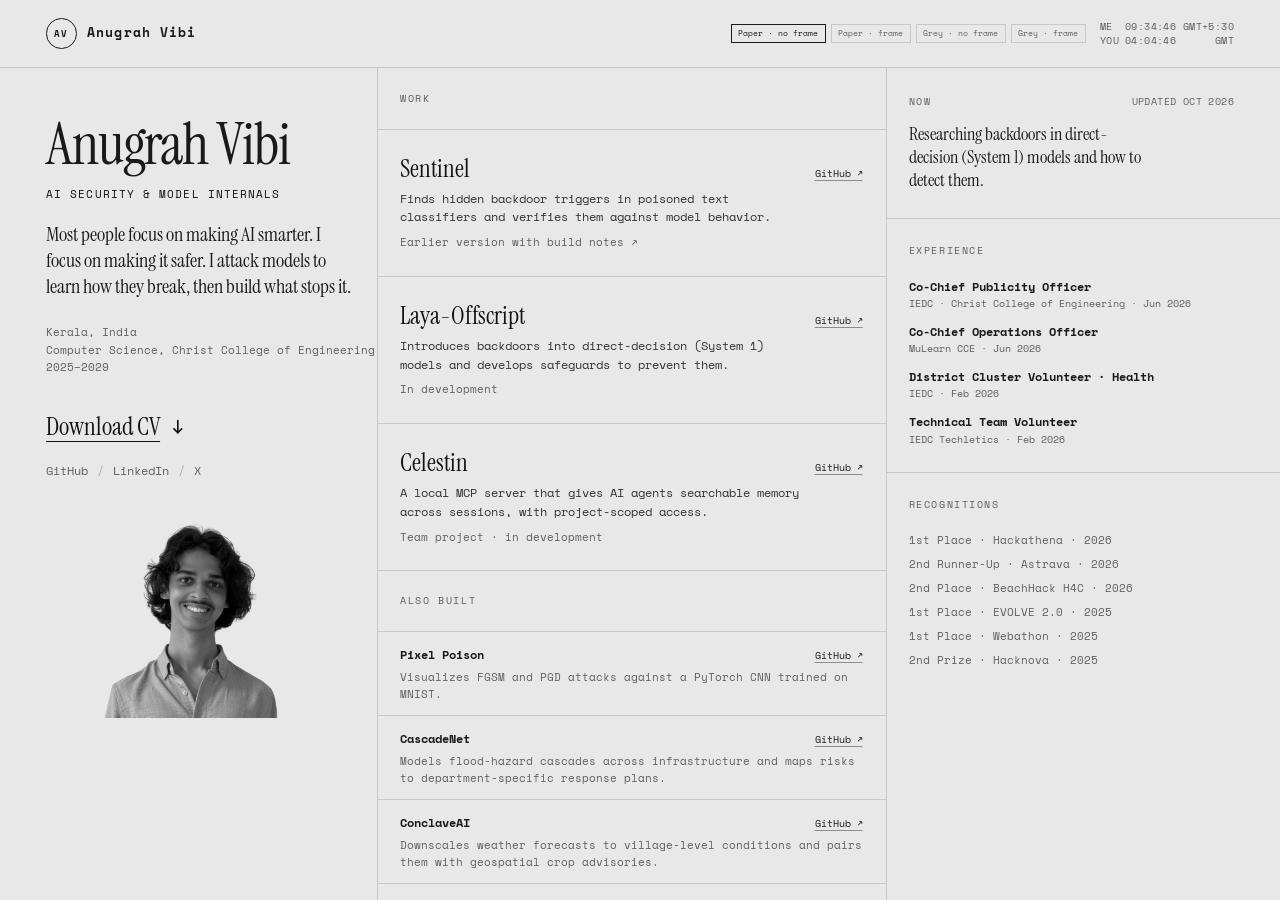
==== index-portrait-preview.html @ 9d2872db "feat(portfolio): add portrait fit preview" ====
<!doctype html>
<html lang="en">
  <head>
    <meta charset="UTF-8" />
    <meta name="viewport" content="width=device-width, initial-scale=1.0" />
    <meta
      name="description"
      content="Most people focus on making AI smarter. I focus on making it safer. I attack models to learn how they break, then build what stops it."
    />
    <meta name="theme-color" content="#e8e8e8" />
    <title>Portrait Preview — Anugrah Vibi</title>
    <link rel="icon" href="data:," />
    <link rel="preconnect" href="https://fonts.googleapis.com" />
    <link rel="preconnect" href="https://fonts.gstatic.com" crossorigin />
    <link
      href="https://fonts.googleapis.com/css2?family=Instrument+Serif&family=Space+Mono:wght@400;700&display=swap"
      rel="stylesheet"
    />
    <style>
      :root {
        color-scheme: light;
        --ui-scale: 0.9;
        --paper: #e8e8e8;
        --ink: #1a1a1a;
        --muted: #5d5d5d;
        --rule: #c8c8c8;
        --rule-major: 1px solid var(--rule);
        --column-divider: var(--rule-major);
        --cell-pad: calc(28px * var(--ui-scale));
        --serif: "Instrument Serif", Georgia, serif;
        --mono: "Space Mono", "Courier New", monospace;
      }

      *,
      *::before,
      *::after {
        box-sizing: border-box;
      }

      html {
        scroll-behavior: smooth;
        scrollbar-width: none;
      }

      html::-webkit-scrollbar {
        display: none;
      }

      .col-projects {
        scrollbar-width: none;
      }

      .col-projects::-webkit-scrollbar {
        display: none;
      }

      body {
        min-width: 320px;
        margin: 0;
        background: var(--paper);
        color: var(--ink);
        font-family: var(--mono);
        font-size: calc(13px * var(--ui-scale));
        line-height: 1.65;
      }

      a {
        color: inherit;
        text-decoration-color: #8d8d8d;
        text-decoration-thickness: 1px;
        text-underline-offset: 3px;
      }

      a:hover {
        text-decoration-color: currentColor;
      }

      a:focus-visible {
        outline: 2px solid var(--ink);
        outline-offset: 4px;
      }

      .nav {
        min-height: calc(76px * var(--ui-scale));
        display: flex;
        align-items: center;
        padding: calc(18px * var(--ui-scale)) clamp(calc(22px * var(--ui-scale)), calc(4vw * var(--ui-scale)), calc(56px * var(--ui-scale)));
        border-bottom: var(--rule-major);
      }

      .nav-left {
        display: inline-flex;
        align-items: center;
        gap: calc(12px * var(--ui-scale));
        font-size: calc(14px * var(--ui-scale));
        font-weight: 600;
        letter-spacing: 0.08em;
        text-decoration: none;
        white-space: nowrap;
      }

      .nav-avatar {
        display: grid;
        width: calc(34px * var(--ui-scale));
        aspect-ratio: 1;
        place-items: center;
        border: 1px solid var(--ink);
        border-radius: 50%;
        font-size: calc(10px * var(--ui-scale));
        line-height: 1;
      }

      .portrait-variants {
        display: flex;
        align-items: center;
        gap: calc(6px * var(--ui-scale));
        margin-left: auto;
      }

      .portrait-variants button {
        padding: calc(4px * var(--ui-scale)) calc(7px * var(--ui-scale));
        border: var(--rule-major);
        background: transparent;
        color: var(--muted);
        cursor: pointer;
        font: 400 calc(9px * var(--ui-scale)) / 1.2 var(--mono);
        white-space: nowrap;
      }

      .portrait-variants button[aria-pressed="true"] {
        border-color: var(--ink);
        color: var(--ink);
      }

      .portrait-variants button:focus-visible {
        outline: 2px solid var(--ink);
        outline-offset: 3px;
      }

      .portrait-variants + .local-times {
        margin-left: calc(16px * var(--ui-scale));
      }

      .local-times {
        display: flex;
        flex-direction: column;
        align-items: flex-end;
        margin-left: auto;
        color: var(--muted);
        font-size: calc(11px * var(--ui-scale));
        letter-spacing: 0.04em;
        line-height: 1.35;
        white-space: nowrap;
      }

      .time-row {
        display: grid;
        grid-template-columns: 3ch 8ch 9ch;
        column-gap: 0.7em;
        font-variant-numeric: tabular-nums;
      }

      .time-value,
      .time-offset {
        text-align: right;
      }

      .main {
        --column-gap: clamp(calc(24px * var(--ui-scale)), calc(4vw * var(--ui-scale)), calc(62px * var(--ui-scale)));
        --page-inset: clamp(calc(22px * var(--ui-scale)), calc(4vw * var(--ui-scale)), calc(56px * var(--ui-scale)));
        --column-top: clamp(calc(34px * var(--ui-scale)), calc(5vw * var(--ui-scale)), calc(62px * var(--ui-scale)));
        --column-bottom: calc(64px * var(--ui-scale));
        display: grid;
        grid-template-columns: minmax(calc(220px * var(--ui-scale)), 0.9fr) minmax(calc(360px * var(--ui-scale)), 1.35fr) minmax(calc(230px * var(--ui-scale)), 0.95fr);
        column-gap: var(--column-gap);
        row-gap: var(--column-gap);
        align-items: stretch;
        padding: 0 var(--page-inset);
      }

      .col-left,
      .col-right,
      .col-projects {
        min-width: 0;
      }

      .col-left {
        padding-top: calc(var(--column-top) + 8px * var(--ui-scale));
        padding-bottom: 0;
      }

      .col-projects,
      .col-right {
        margin-left: calc(var(--column-gap) / -2);
        padding-left: calc(var(--column-gap) / 2 - 1px);
        padding-top: 0;
        padding-bottom: 0;
        border-left: var(--column-divider);
      }

      .name {
        margin: 0;
        font-family: var(--serif);
        font-size: calc(clamp(48px, 5vw, 76px) * var(--ui-scale));
        font-style: normal;
        font-weight: 400;
        line-height: 1;
        letter-spacing: -0.02em;
      }

      .role-line {
        margin: calc(14px * var(--ui-scale)) 0 0;
        color: #111;
        font-family: var(--mono);
        font-size: calc(12px * var(--ui-scale));
        font-weight: 500;
        letter-spacing: 0.1em;
        text-transform: uppercase;
      }

      .intro-description {
        max-width: 36ch;
        margin: calc(20px * var(--ui-scale)) 0 0;
        color: #1a1a1a;
        font-family: var(--serif);
        font-size: calc(22px * var(--ui-scale));
        font-style: normal;
        letter-spacing: 0;
        line-height: 1.3;
        text-wrap: pretty;
      }

      .meta-lines {
        margin-top: calc(28px * var(--ui-scale));
        color: #606060;
        font-family: var(--mono);
        font-size: calc(12px * var(--ui-scale));
        line-height: 1.6;
      }

      .meta-lines p {
        margin: 0;
        white-space: nowrap;
      }

      .cv-link {
        display: inline-flex;
        align-items: center;
        color: #111;
        font-family: var(--serif);
        font-size: calc(28px * var(--ui-scale));
        line-height: 1.2;
        text-decoration: underline;
        text-decoration-thickness: 1px;
        text-underline-offset: 6px;
      }

      .cv-link:hover,
      .cv-link:focus-visible {
        text-decoration-thickness: 2px;
      }

      .download-arrow {
        width: 0.7em;
        height: 0.7em;
        margin-left: calc(10px * var(--ui-scale));
        transition: transform 150ms ease;
      }

      .cv-link:hover .download-arrow,
      .cv-link:focus-visible .download-arrow {
        transform: translateY(3px);
      }

      .left-bottom {
        margin-top: calc(40px * var(--ui-scale));
      }

      .socials {
        margin-top: calc(20px * var(--ui-scale));
      }

      .portrait-preview {
        width: min(calc(100% - 36px * var(--ui-scale)), calc(360px * var(--ui-scale)));
        aspect-ratio: 4 / 3;
        margin: calc(36px * var(--ui-scale)) auto;
        overflow: hidden;
        border: 1px solid transparent;
        background: var(--paper);
      }

      .portrait-preview img {
        display: block;
        width: 100%;
        height: 100%;
        object-fit: cover;
        object-position: center 15%;
      }

      body[data-portrait-background="grey"] .portrait-preview {
        background: #cdcdcd;
      }

      body[data-portrait-frame="on"] .portrait-preview {
        border-color: var(--rule);
      }

      .section-label {
        margin: 0 0 calc(17px * var(--ui-scale));
        color: var(--muted);
        font-size: calc(11px * var(--ui-scale));
        font-weight: 400;
        letter-spacing: 0.16em;
        line-height: 1.4;
        text-transform: uppercase;
      }

      .social-list,
      .experience-list,
      .recognition-list {
        margin: 0;
        padding: 0;
        list-style: none;
      }

      .social-list li {
        margin: 0;
      }

      .social-list a {
        color: #606060;
        font-family: var(--mono);
        font-size: calc(13px * var(--ui-scale));
        font-weight: 400;
        text-decoration: none;
      }

      .social-list a:hover,
      .social-list a:focus-visible {
        color: #111;
        text-decoration: underline;
        text-underline-offset: 4px;
      }

      .social-list {
        display: flex;
        flex-wrap: wrap;
        align-items: center;
      }

      .social-list .social-separator {
        margin: 0 calc(10px * var(--ui-scale));
        color: #aaa;
      }

      .featured-list,
      .archive-list {
        margin: 0;
        padding: 0;
        list-style: none;
      }

      .featured-entry {
        padding: calc(28px * var(--ui-scale)) 0;
        padding-right: calc(var(--column-gap) / 2);
        padding-left: calc(var(--column-gap) / 2 - 1px);
        border-bottom: var(--rule-major);
      }

      .featured-list,
      .archive-list {
        margin-right: calc(var(--column-gap) / -2);
        margin-left: calc(var(--column-gap) / -2 + 1px);
      }

      .col-projects > .section-label,
      .archive-section > .section-label {
        margin: 0;
        padding-block: var(--cell-pad);
        line-height: 1;
      }

      .featured-entry:first-child,
      .archive-entry:first-child {
        border-top: var(--rule-major);
      }

      .featured-heading,
      .archive-heading {
        display: flex;
        align-items: baseline;
        justify-content: space-between;
        gap: calc(16px * var(--ui-scale));
      }

      .featured-title {
        min-width: 0;
        margin: 0;
        color: #111;
        font-family: var(--serif);
        font-size: calc(28px * var(--ui-scale));
        font-weight: 400;
        line-height: 1.1;
      }

      .featured-link,
      .archive-link {
        font-size: calc(11px * var(--ui-scale));
        white-space: nowrap;
      }

      .featured-description {
        max-width: 58ch;
        margin: calc(8px * var(--ui-scale)) 0 0;
        color: #333;
        font-family: var(--mono);
        font-size: calc(13px * var(--ui-scale));
        line-height: 1.6;
      }

      .featured-meta {
        margin: calc(8px * var(--ui-scale)) 0 0;
        color: #606060;
        font-family: var(--mono);
        font-size: calc(12px * var(--ui-scale));
        line-height: 1.5;
      }

      .featured-meta a {
        color: inherit;
        text-decoration: none;
      }

      .featured-meta a:hover,
      .featured-meta a:focus-visible {
        text-decoration: underline;
        text-underline-offset: 3px;
      }

      .archive-section {
        margin-top: 0;
        padding-bottom: var(--column-bottom);
      }

      .archive-entry {
        min-width: 0;
        padding: calc(14px * var(--ui-scale)) 0;
        padding-right: calc(var(--column-gap) / 2);
        padding-left: calc(var(--column-gap) / 2 - 1px);
        border-bottom: var(--rule-major);
      }

      .archive-name {
        min-width: 0;
        font-family: var(--mono);
        font-size: calc(13px * var(--ui-scale));
        font-weight: 700;
      }

      .archive-description {
        display: -webkit-box;
        overflow: hidden;
        margin: calc(4px * var(--ui-scale)) 0 0;
        color: #606060;
        font-family: var(--mono);
        font-size: calc(12.5px * var(--ui-scale));
        line-height: 1.55;
        -webkit-box-orient: vertical;
        -webkit-line-clamp: 2;
      }

      .experience-list li,
      .recognition-list li {
        margin: 0 0 calc(13px * var(--ui-scale));
        line-height: 1.55;
      }

      .role-title {
        display: block;
        font-weight: 700;
      }

      .role-meta {
        display: block;
        color: var(--muted);
        font-size: calc(11px * var(--ui-scale));
      }

      .now-heading {
        display: flex;
        align-items: baseline;
        justify-content: space-between;
        gap: calc(12px * var(--ui-scale));
      }

      .now-heading .section-label {
        margin-bottom: 0;
      }

      .right-section:first-child {
        padding-block: var(--cell-pad);
      }

      .now-updated {
        color: #606060;
        font-family: var(--mono);
        font-size: calc(11px * var(--ui-scale));
        letter-spacing: 0.04em;
        text-align: right;
        white-space: nowrap;
      }

      .now-description {
        max-width: 30ch;
        margin: calc(14px * var(--ui-scale)) 0 0;
        color: #1a1a1a;
        font-family: var(--serif);
        font-size: calc(20px * var(--ui-scale));
        line-height: 1.3;
      }

      .right-section + .right-section {
        margin-top: 0;
        margin-right: calc(var(--page-inset) * -1);
        margin-left: calc(var(--column-gap) / -2 + 1px);
        padding: var(--cell-pad) var(--page-inset) var(--cell-pad) calc(var(--column-gap) / 2 - 1px);
        border-top: var(--rule-major);
      }

      .right-section + .right-section > .section-label {
        margin-bottom: 20px;
      }

      .right-section:last-child {
        padding-bottom: var(--column-bottom);
      }

      .experience-list li:last-child,
      .recognition-list li:last-child {
        margin-bottom: 0;
      }

      .recognition-list li {
        margin-bottom: calc(8px * var(--ui-scale));
        color: #606060;
        font-family: var(--mono);
        font-size: calc(12.5px * var(--ui-scale));
        font-weight: 400;
        line-height: 1.5;
      }

      @media (min-width: 1001px) and (min-height: 660px) {
        body {
          height: 100vh;
          height: 100dvh;
          overflow: hidden;
        }

        .nav {
          height: calc(76px * var(--ui-scale));
          min-height: calc(76px * var(--ui-scale));
        }

        .main {
          --column-top: clamp(calc(32px * var(--ui-scale)), calc(5vh * var(--ui-scale)), calc(60px * var(--ui-scale)));
          height: calc(100vh - calc(76px * var(--ui-scale)));
          height: calc(100dvh - calc(76px * var(--ui-scale)));
          grid-template-rows: minmax(0, 1fr);
          overflow: hidden;
        }

        .col-projects {
          min-height: 0;
          margin-right: calc(var(--column-gap) / -2);
          overflow-x: hidden;
          overflow-y: auto;
          overscroll-behavior-x: none;
          overscroll-behavior-y: contain;
        }

        .featured-list,
        .archive-list {
          margin-right: 0;
        }
      }

      @media (max-width: 1000px), (max-height: 659px) {
        .portrait-variants,
        .portrait-preview {
          display: none;
        }

        .portrait-variants + .local-times {
          margin-left: auto;
        }

        .main {
          grid-template-columns: minmax(0, 1fr) minmax(0, 1fr);
          row-gap: 0;
          overflow: visible;
        }

        .col-left,
        .col-projects {
          grid-column: 1 / -1;
        }

        .col-left {
          max-width: 720px;
          padding-bottom: calc(32px * var(--ui-scale));
        }

        .col-projects,
        .col-right {
          margin-left: 0;
          padding-top: 0;
          padding-bottom: 0;
          padding-left: 0;
          border-top: var(--column-divider);
          border-left: 0;
        }

        .featured-list,
        .archive-list {
          margin-right: 0;
          margin-left: 0;
        }

        .featured-entry,
        .archive-entry {
          padding-right: 0;
          padding-left: 0;
        }

        .right-section + .right-section {
          margin-right: 0;
          margin-left: 0;
          padding: var(--cell-pad) 0;
        }
      }

      @media (max-width: 639px) {
        .time-row--me {
          display: none;
        }
      }

      @media (max-width: 620px) {
        .nav {
          padding: calc(16px * var(--ui-scale)) calc(20px * var(--ui-scale));
        }

        .social-list a {
          display: inline-flex;
          min-height: 44px;
          align-items: center;
        }

        .main {
          grid-template-columns: minmax(0, 1fr);
          column-gap: 0;
          --column-top: calc(38px * var(--ui-scale));
          padding-right: calc(20px * var(--ui-scale));
          padding-left: calc(20px * var(--ui-scale));
        }

        .col-left,
        .col-projects {
          grid-column: 1;
        }

        .col-right {
          display: grid;
          grid-template-columns: 1fr;
        }

      }

      @media (prefers-reduced-motion: reduce) {
        html {
          scroll-behavior: auto;
        }
      }
    </style>
  </head>
  <body>
    <header class="nav">
      <a class="nav-left" href="./" aria-label="Anugrah Vibi home">
        <span class="nav-avatar" aria-hidden="true">AV</span>
        <span>Anugrah Vibi</span>
      </a>
      <div class="portrait-variants" role="group" aria-label="Portrait background and frame options">
        <button type="button" data-background="paper" data-frame="off" aria-label="Page background, no frame" aria-pressed="true">Paper · no frame</button>
        <button type="button" data-background="paper" data-frame="on" aria-label="Page background, with frame" aria-pressed="false">Paper · frame</button>
        <button type="button" data-background="grey" data-frame="off" aria-label="Grey background, no frame" aria-pressed="false">Grey · no frame</button>
        <button type="button" data-background="grey" data-frame="on" aria-label="Grey background, with frame" aria-pressed="false">Grey · frame</button>
      </div>
      <div class="local-times" role="group" aria-label="Local times">
        <div class="time-row time-row--me">
          <span>ME</span>
          <span class="time-value" data-time="me" aria-hidden="true">--:--:--</span>
          <span class="time-offset" data-offset="me">GMT+--:--</span>
        </div>
        <div class="time-row time-row--you">
          <span>YOU</span>
          <span class="time-value" data-time="you" aria-hidden="true">--:--:--</span>
          <span class="time-offset" data-offset="you">GMT±X</span>
        </div>
      </div>
    </header>

    <main class="main">
      <section class="col-left" aria-labelledby="name">
        <div class="left-top">
          <h1 class="name" id="name">Anugrah Vibi</h1>
          <p class="role-line">AI security &amp; model internals</p>
          <p class="intro-description">Most people focus on making AI smarter. I focus on making it safer. I attack models to learn how they break, then build what stops it.</p>
          <div class="meta-lines">
            <p>Kerala, India</p>
            <p>Computer Science, Christ College of Engineering</p>
            <p>2025–2029</p>
          </div>
        </div>

        <div class="left-bottom">
          <a class="cv-link" href="./assets/Anugrah_Vibi_CV.pdf" download="Anugrah_Vibi_CV.pdf">
            <span>Download CV</span>
            <svg class="download-arrow" viewBox="0 0 16 16" fill="none" stroke="currentColor" stroke-width="1.5" stroke-linecap="round" stroke-linejoin="round" aria-hidden="true" focusable="false">
              <path d="M8 1.5v11" />
              <path d="m4.5 9 3.5 3.5L11.5 9" />
            </svg>
          </a>

          <nav class="socials" aria-label="Find me online">
            <ul class="social-list">
              <li><a href="https://github.com/anugrahvibi" target="_blank" rel="noreferrer">GitHub</a></li>
              <li class="social-separator" aria-hidden="true">/</li>
              <li><a href="https://www.linkedin.com/in/anugrahvibi/" target="_blank" rel="noreferrer">LinkedIn</a></li>
              <li class="social-separator" aria-hidden="true">/</li>
              <li><a href="https://x.com/anugrah_vibi" target="_blank" rel="noreferrer">X</a></li>
            </ul>
          </nav>

          <figure class="portrait-preview">
            <img src="./portrait-preview.png" alt="Black-and-white portrait of Anugrah Vibi" />
          </figure>
        </div>
      </section>

      <section class="col-projects" aria-labelledby="work-heading" tabindex="0">
        <h2 class="section-label" id="work-heading">WORK</h2>
        <ul class="featured-list">
          <li class="featured-entry">
            <div class="featured-heading">
              <h3 class="featured-title">Sentinel</h3>
              <a class="featured-link" href="https://github.com/anugrahvibi/PushToProd" target="_blank" rel="noopener noreferrer" aria-label="Sentinel on GitHub">GitHub ↗</a>
            </div>
            <p class="featured-description">Finds hidden backdoor triggers in poisoned text classifiers and verifies them against model behavior.</p>
            <p class="featured-meta"><a href="https://github.com/anugrahvibi/sentinel-ai" target="_blank" rel="noopener noreferrer" aria-label="Earlier version of Sentinel on GitHub">Earlier version with build notes ↗</a></p>
          </li>
          <li class="featured-entry">
            <div class="featured-heading">
              <h3 class="featured-title">Laya-Offscript</h3>
              <a class="featured-link" href="https://github.com/anugrahvibi/Laya-Offscript" target="_blank" rel="noopener noreferrer" aria-label="Laya-Offscript on GitHub">GitHub ↗</a>
            </div>
            <p class="featured-description">Introduces backdoors into direct-decision (System 1) models and develops safeguards to prevent them.</p>
            <p class="featured-meta">In development</p>
          </li>
          <li class="featured-entry">
            <div class="featured-heading">
              <h3 class="featured-title">Celestin</h3>
              <a class="featured-link" href="https://github.com/anugrahvibi/Celestin" target="_blank" rel="noopener noreferrer" aria-label="Celestin on GitHub">GitHub ↗</a>
            </div>
            <p class="featured-description">A local MCP server that gives AI agents searchable memory across sessions, with project-scoped access.</p>
            <p class="featured-meta">Team project · in development</p>
          </li>
          <!-- ALT featured #3: swap in CascadeNet if Celestin has no security angle
            <li class="featured-entry">
              <div class="featured-heading">
                <h3 class="featured-title">CascadeNet</h3>
                <a class="featured-link" href="https://github.com/anugrahvibi/CascadeNet" target="_blank" rel="noreferrer">GitHub ↗</a>
              </div>
              <p class="featured-description">Turns flood-risk signals into simultaneous response plans for five stakeholders, from dam authorities to the public.</p>
              <p class="featured-meta">1st Place · Hackathena · 2026 / 2nd Runner-Up · Astrava · 2026</p>
            </li>
          -->
        </ul>

        <section class="archive-section" aria-labelledby="archive-heading">
          <h2 class="section-label" id="archive-heading">ALSO BUILT</h2>
          <ul class="archive-list">
            <li class="archive-entry">
              <div class="archive-heading">
                <span class="archive-name">Pixel Poison</span>
                <a class="archive-link" href="https://github.com/anugrahvibi/adversarial-gradient-visualizer" target="_blank" rel="noopener noreferrer" aria-label="Pixel Poison on GitHub">GitHub ↗</a>
              </div>
              <p class="archive-description">Visualizes FGSM and PGD attacks against a PyTorch CNN trained on MNIST.</p>
            </li>
            <li class="archive-entry">
              <div class="archive-heading">
                <span class="archive-name">CascadeNet</span>
                <a class="archive-link" href="https://github.com/anugrahvibi/CascadeNet" target="_blank" rel="noopener noreferrer" aria-label="CascadeNet on GitHub">GitHub ↗</a>
              </div>
              <p class="archive-description">Models flood-hazard cascades across infrastructure and maps risks to department-specific response plans.</p>
            </li>
            <li class="archive-entry">
              <div class="archive-heading">
                <span class="archive-name">ConclaveAI</span>
                <a class="archive-link" href="https://github.com/anugrahvibi/conclaveai" target="_blank" rel="noopener noreferrer" aria-label="ConclaveAI on GitHub">GitHub ↗</a>
              </div>
              <p class="archive-description">Downscales weather forecasts to village-level conditions and pairs them with geospatial crop advisories.</p>
            </li>
            <li class="archive-entry">
              <div class="archive-heading">
                <span class="archive-name">TEAM-KORE-HFC</span>
                <a class="archive-link" href="https://github.com/anugrahvibi/TEAM-KORE-HFC" target="_blank" rel="noopener noreferrer" aria-label="TEAM-KORE-HFC on GitHub">GitHub ↗</a>
              </div>
              <p class="archive-description">Prioritizes alerts, connects changes to incidents and cloud costs, and predicts service blast radius.</p>
            </li>
            <li class="archive-entry">
              <div class="archive-heading">
                <span class="archive-name">Kadhali Healthcare</span>
                <a class="archive-link" href="https://github.com/anugrahvibi/Kadhali-Healthcare" target="_blank" rel="noopener noreferrer" aria-label="Kadhali Healthcare on GitHub">GitHub ↗</a>
              </div>
              <p class="archive-description">Extracts clinical data from PDFs and creates patient summaries and reports.</p>
            </li>
            <li class="archive-entry">
              <div class="archive-heading">
                <span class="archive-name">Sports Analysis</span>
                <a class="archive-link" href="https://github.com/anugrahvibi/sports-analysis-project" target="_blank" rel="noopener noreferrer" aria-label="Sports Analysis on GitHub">GitHub ↗</a>
              </div>
              <p class="archive-description">A local demo for comparing player performance and possible target clubs.</p>
            </li>
          </ul>
        </section>
      </section>

      <aside class="col-right" aria-label="Current focus, experience and recognition">
        <section class="right-section" aria-labelledby="now-heading">
          <div class="now-heading">
            <h2 class="section-label" id="now-heading">NOW</h2>
            <span class="now-updated">UPDATED OCT 2026</span>
          </div>
          <p class="now-description">Researching backdoors in direct-decision (System 1) models and how to detect them.</p>
        </section>

        <section class="right-section" aria-labelledby="experience-heading">
          <h2 class="section-label" id="experience-heading">Experience</h2>
          <ul class="experience-list">
            <li>
              <span class="role-title">Co-Chief Publicity Officer</span>
              <span class="role-meta">IEDC · Christ College of Engineering · Jun 2026</span>
            </li>
            <li>
              <span class="role-title">Co-Chief Operations Officer</span>
              <span class="role-meta">MuLearn CCE · Jun 2026</span>
            </li>
            <li>
              <span class="role-title">District Cluster Volunteer · Health</span>
              <span class="role-meta">IEDC · Feb 2026</span>
            </li>
            <li>
              <span class="role-title">Technical Team Volunteer</span>
              <span class="role-meta">IEDC Techletics · Feb 2026</span>
            </li>
          </ul>
        </section>

        <section class="right-section" aria-labelledby="recognition-heading">
          <h2 class="section-label" id="recognition-heading">Recognitions</h2>
          <ul class="recognition-list">
            <li>1st Place · Hackathena · 2026</li>
            <li>2nd Runner-Up · Astrava · 2026</li>
            <li>2nd Place · BeachHack H4C · 2026</li>
            <li>1st Place · EVOLVE 2.0 · 2025</li>
            <li>1st Place · Webathon · 2025</li>
            <li>2nd Prize · Hacknova · 2025</li>
          </ul>
        </section>
      </aside>
    </main>
    <script>
      function mountWorkScrollRelay() {
        const workScroller = document.querySelector(".col-projects");
        const desktopLayout = window.matchMedia("(min-width: 1001px) and (min-height: 660px)");

        function relayWheel(event) {
          if (!desktopLayout.matches || workScroller.contains(event.target) || event.deltaY === 0) {
            return;
          }

          event.preventDefault();
          const multiplier = event.deltaMode === 1
            ? 16
            : event.deltaMode === 2
              ? workScroller.clientHeight
              : 1;
          workScroller.scrollTop += event.deltaY * multiplier;
        }

        document.addEventListener("wheel", relayWheel, { passive: false });
        return () => document.removeEventListener("wheel", relayWheel);
      }

      function mountLocalTimes() {
        const localTimeZone = Intl.DateTimeFormat().resolvedOptions().timeZone;
        const timeZones = {
          me: "Asia/Kolkata",
          you: localTimeZone,
        };
        const timeFormatters = Object.fromEntries(
          Object.entries(timeZones).map(([key, timeZone]) => [
            key,
            new Intl.DateTimeFormat("en-GB", {
              timeZone,
              hour: "2-digit",
              minute: "2-digit",
              second: "2-digit",
              hourCycle: "h23",
            }),
          ]),
        );
        const offsetFormatters = Object.fromEntries(
          Object.entries(timeZones).map(([key, timeZone]) => [
            key,
            new Intl.DateTimeFormat("en", {
              timeZone,
              timeZoneName: "shortOffset",
            }),
          ]),
        );

        function updateTimes() {
          const now = new Date();

          for (const key of Object.keys(timeZones)) {
            const time = document.querySelector(`[data-time="${key}"]`);
            const offset = document.querySelector(`[data-offset="${key}"]`);
            const zoneName = offsetFormatters[key]
              .formatToParts(now)
              .find((part) => part.type === "timeZoneName").value;

            time.textContent = timeFormatters[key].format(now);
            offset.textContent = zoneName;
          }
        }

        updateTimes();
        const intervalId = window.setInterval(updateTimes, 1000);
        return () => window.clearInterval(intervalId);
      }

      const unmountLocalTimes = mountLocalTimes();
      window.addEventListener("pagehide", unmountLocalTimes, { once: true });
      const unmountWorkScrollRelay = mountWorkScrollRelay();
      window.addEventListener("pagehide", unmountWorkScrollRelay, { once: true });

      const portraitOptions = document.querySelectorAll(".portrait-variants button");
      portraitOptions.forEach((button) => {
        button.addEventListener("click", () => {
          document.body.dataset.portraitBackground = button.dataset.background;
          document.body.dataset.portraitFrame = button.dataset.frame;
          portraitOptions.forEach((option) => {
            option.setAttribute("aria-pressed", String(option === button));
          });
        });
      });
    </script>
  </body>
</html>
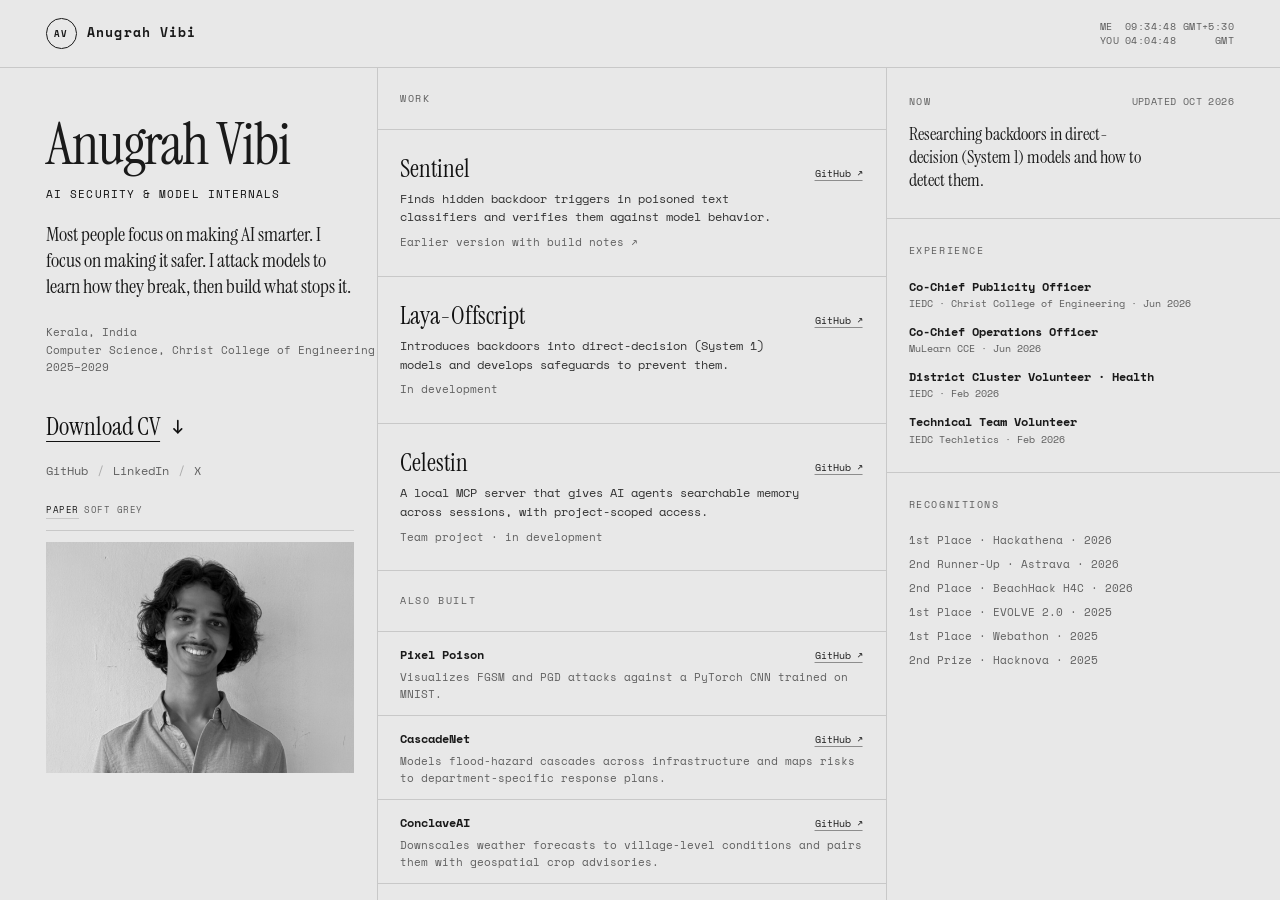
==== commit db7310b6: "feat(portfolio): refine portrait fit preview" ====
--- a/index-portrait-preview.html
+++ b/index-portrait-preview.html
@@ -110,35 +110,34 @@
         line-height: 1;
       }
 
-      .portrait-variants {
+      .portrait-options {
         display: flex;
         align-items: center;
         gap: calc(6px * var(--ui-scale));
-        margin-left: auto;
-      }
-
-      .portrait-variants button {
-        padding: calc(4px * var(--ui-scale)) calc(7px * var(--ui-scale));
-        border: var(--rule-major);
+        margin-top: calc(28px * var(--ui-scale));
+      }
+
+      .portrait-options button {
+        padding: 0 0 calc(3px * var(--ui-scale));
+        border: 0;
+        border-bottom: 1px solid transparent;
         background: transparent;
         color: var(--muted);
         cursor: pointer;
-        font: 400 calc(9px * var(--ui-scale)) / 1.2 var(--mono);
+        font: 400 calc(10px * var(--ui-scale)) / 1.2 var(--mono);
+        letter-spacing: 0.06em;
+        text-transform: uppercase;
         white-space: nowrap;
       }
 
-      .portrait-variants button[aria-pressed="true"] {
-        border-color: var(--ink);
+      .portrait-options button[aria-pressed="true"] {
+        border-bottom-color: var(--rule);
         color: var(--ink);
       }
 
-      .portrait-variants button:focus-visible {
+      .portrait-options button:focus-visible {
         outline: 2px solid var(--ink);
         outline-offset: 3px;
-      }
-
-      .portrait-variants + .local-times {
-        margin-left: calc(16px * var(--ui-scale));
       }
 
       .local-times {
@@ -281,28 +280,25 @@
       }
 
       .portrait-preview {
-        width: min(calc(100% - 36px * var(--ui-scale)), calc(360px * var(--ui-scale)));
-        aspect-ratio: 4 / 3;
-        margin: calc(36px * var(--ui-scale)) auto;
+        width: min(100%, calc(360px * var(--ui-scale)));
+        margin: calc(12px * var(--ui-scale)) 0 calc(32px * var(--ui-scale));
         overflow: hidden;
-        border: 1px solid transparent;
-        background: var(--paper);
+        border-top: var(--rule-major);
+        padding-top: calc(12px * var(--ui-scale));
       }
 
       .portrait-preview img {
         display: block;
         width: 100%;
-        height: 100%;
+        height: auto;
+        aspect-ratio: 4 / 3;
         object-fit: cover;
-        object-position: center 15%;
-      }
-
-      body[data-portrait-background="grey"] .portrait-preview {
-        background: #cdcdcd;
-      }
-
-      body[data-portrait-frame="on"] .portrait-preview {
-        border-color: var(--rule);
+        object-position: center;
+      }
+
+      body[data-portrait-treatment="grey"] .portrait-preview {
+        padding: calc(12px * var(--ui-scale));
+        background: #d2d2d0;
       }
 
       .section-label {
@@ -585,13 +581,9 @@
       }
 
       @media (max-width: 1000px), (max-height: 659px) {
-        .portrait-variants,
+        .portrait-options,
         .portrait-preview {
           display: none;
-        }
-
-        .portrait-variants + .local-times {
-          margin-left: auto;
         }
 
         .main {
@@ -689,12 +681,6 @@
         <span class="nav-avatar" aria-hidden="true">AV</span>
         <span>Anugrah Vibi</span>
       </a>
-      <div class="portrait-variants" role="group" aria-label="Portrait background and frame options">
-        <button type="button" data-background="paper" data-frame="off" aria-label="Page background, no frame" aria-pressed="true">Paper · no frame</button>
-        <button type="button" data-background="paper" data-frame="on" aria-label="Page background, with frame" aria-pressed="false">Paper · frame</button>
-        <button type="button" data-background="grey" data-frame="off" aria-label="Grey background, no frame" aria-pressed="false">Grey · no frame</button>
-        <button type="button" data-background="grey" data-frame="on" aria-label="Grey background, with frame" aria-pressed="false">Grey · frame</button>
-      </div>
       <div class="local-times" role="group" aria-label="Local times">
         <div class="time-row time-row--me">
           <span>ME</span>
@@ -741,8 +727,12 @@
             </ul>
           </nav>
 
+          <div class="portrait-options" role="group" aria-label="Portrait background">
+            <button type="button" data-treatment="paper" aria-pressed="true">Paper</button>
+            <button type="button" data-treatment="grey" aria-pressed="false">Soft grey</button>
+          </div>
           <figure class="portrait-preview">
-            <img src="./portrait-preview.png" alt="Black-and-white portrait of Anugrah Vibi" />
+            <img src="./portrait-original-bw.jpg" alt="Black-and-white portrait of Anugrah Vibi against a textured wall" />
           </figure>
         </div>
       </section>
@@ -955,11 +945,10 @@
       const unmountWorkScrollRelay = mountWorkScrollRelay();
       window.addEventListener("pagehide", unmountWorkScrollRelay, { once: true });
 
-      const portraitOptions = document.querySelectorAll(".portrait-variants button");
+      const portraitOptions = document.querySelectorAll(".portrait-options button");
       portraitOptions.forEach((button) => {
         button.addEventListener("click", () => {
-          document.body.dataset.portraitBackground = button.dataset.background;
-          document.body.dataset.portraitFrame = button.dataset.frame;
+          document.body.dataset.portraitTreatment = button.dataset.treatment;
           portraitOptions.forEach((option) => {
             option.setAttribute("aria-pressed", String(option === button));
           });
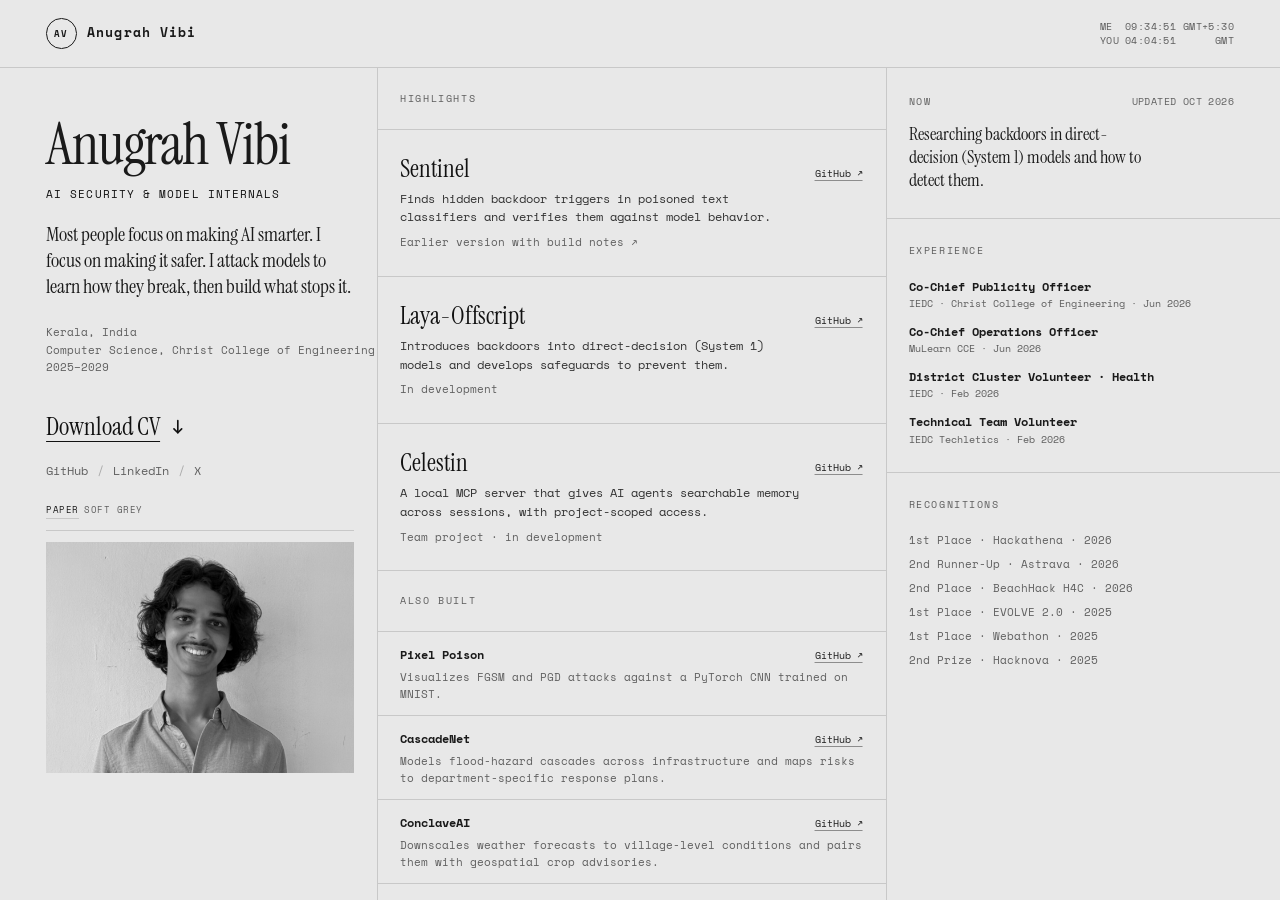
==== commit 01f7f757: "copy(portfolio): label featured work as highlights" ====
--- a/index-portrait-preview.html
+++ b/index-portrait-preview.html
@@ -738,7 +738,7 @@
       </section>
 
       <section class="col-projects" aria-labelledby="work-heading" tabindex="0">
-        <h2 class="section-label" id="work-heading">WORK</h2>
+        <h2 class="section-label" id="work-heading">HIGHLIGHTS</h2>
         <ul class="featured-list">
           <li class="featured-entry">
             <div class="featured-heading">
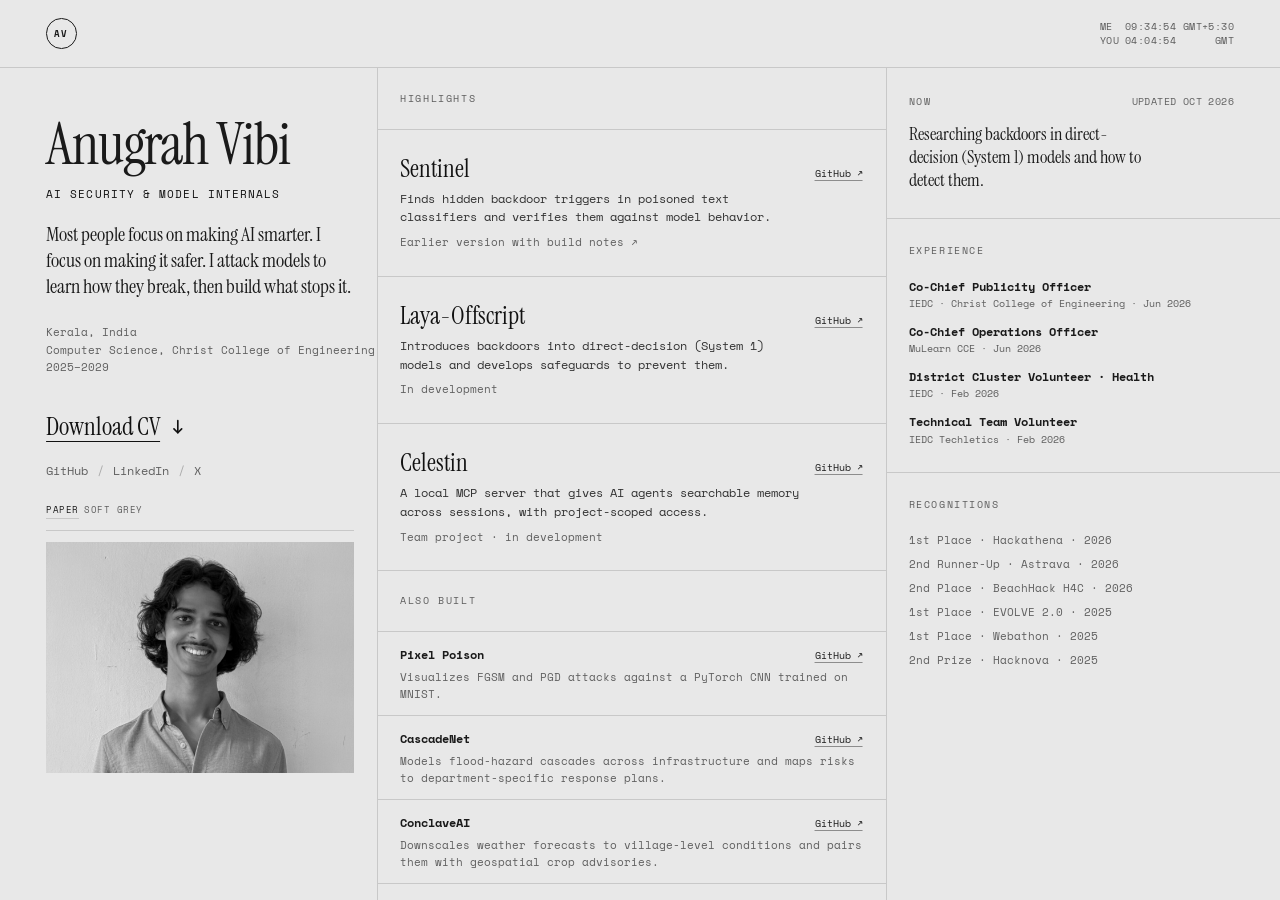
==== commit ae61789d: "copy(portfolio): simplify preview navbar mark" ====
--- a/index-portrait-preview.html
+++ b/index-portrait-preview.html
@@ -679,7 +679,6 @@
     <header class="nav">
       <a class="nav-left" href="./" aria-label="Anugrah Vibi home">
         <span class="nav-avatar" aria-hidden="true">AV</span>
-        <span>Anugrah Vibi</span>
       </a>
       <div class="local-times" role="group" aria-label="Local times">
         <div class="time-row time-row--me">
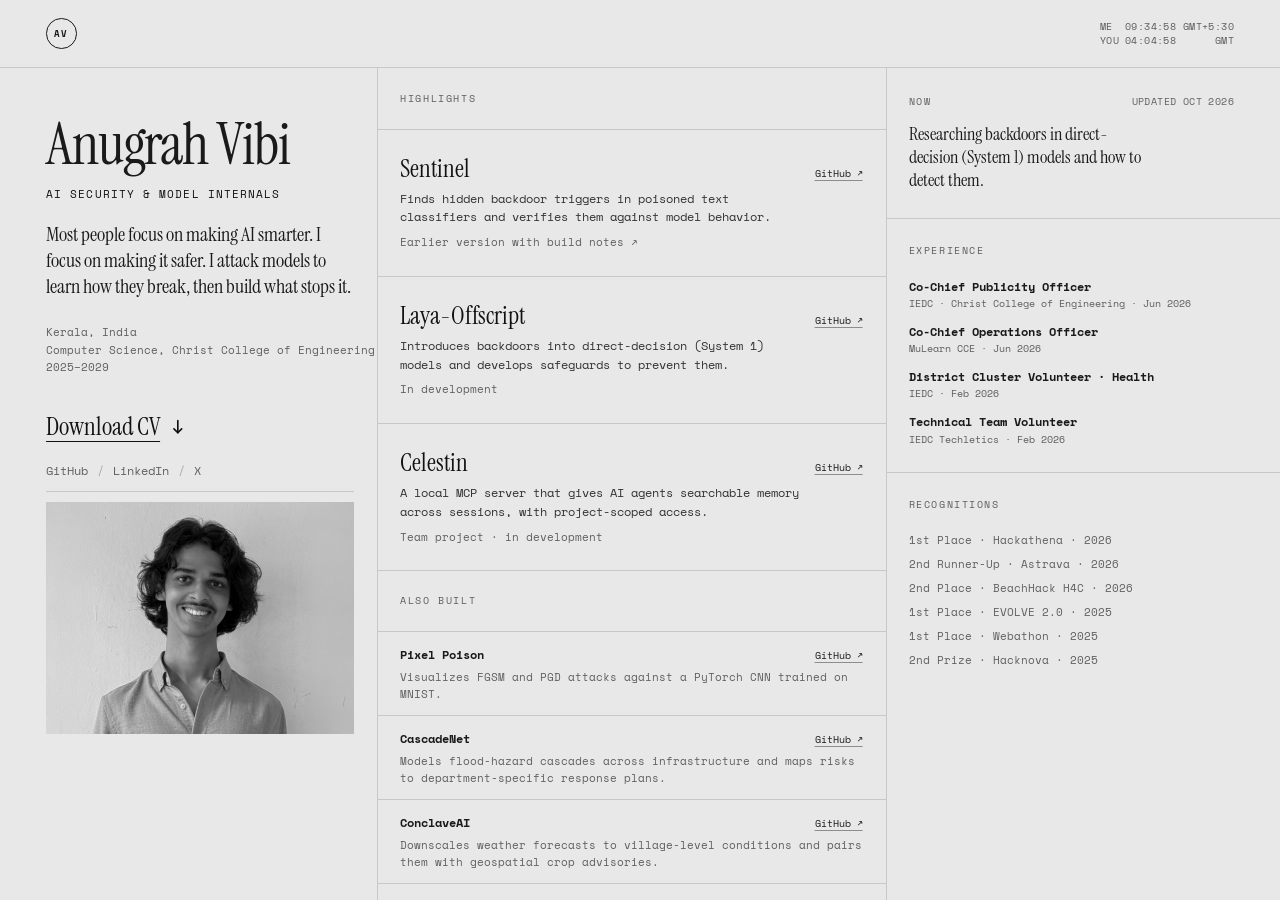
==== commit 5162a69c: "style(portfolio): keep portrait preview on paper background" ====
--- a/index-portrait-preview.html
+++ b/index-portrait-preview.html
@@ -110,36 +110,6 @@
         line-height: 1;
       }
 
-      .portrait-options {
-        display: flex;
-        align-items: center;
-        gap: calc(6px * var(--ui-scale));
-        margin-top: calc(28px * var(--ui-scale));
-      }
-
-      .portrait-options button {
-        padding: 0 0 calc(3px * var(--ui-scale));
-        border: 0;
-        border-bottom: 1px solid transparent;
-        background: transparent;
-        color: var(--muted);
-        cursor: pointer;
-        font: 400 calc(10px * var(--ui-scale)) / 1.2 var(--mono);
-        letter-spacing: 0.06em;
-        text-transform: uppercase;
-        white-space: nowrap;
-      }
-
-      .portrait-options button[aria-pressed="true"] {
-        border-bottom-color: var(--rule);
-        color: var(--ink);
-      }
-
-      .portrait-options button:focus-visible {
-        outline: 2px solid var(--ink);
-        outline-offset: 3px;
-      }
-
       .local-times {
         display: flex;
         flex-direction: column;
@@ -296,11 +266,6 @@
         object-position: center;
       }
 
-      body[data-portrait-treatment="grey"] .portrait-preview {
-        padding: calc(12px * var(--ui-scale));
-        background: #d2d2d0;
-      }
-
       .section-label {
         margin: 0 0 calc(17px * var(--ui-scale));
         color: var(--muted);
@@ -581,7 +546,6 @@
       }
 
       @media (max-width: 1000px), (max-height: 659px) {
-        .portrait-options,
         .portrait-preview {
           display: none;
         }
@@ -726,10 +690,6 @@
             </ul>
           </nav>
 
-          <div class="portrait-options" role="group" aria-label="Portrait background">
-            <button type="button" data-treatment="paper" aria-pressed="true">Paper</button>
-            <button type="button" data-treatment="grey" aria-pressed="false">Soft grey</button>
-          </div>
           <figure class="portrait-preview">
             <img src="./portrait-original-bw.jpg" alt="Black-and-white portrait of Anugrah Vibi against a textured wall" />
           </figure>
@@ -944,15 +904,6 @@
       const unmountWorkScrollRelay = mountWorkScrollRelay();
       window.addEventListener("pagehide", unmountWorkScrollRelay, { once: true });
 
-      const portraitOptions = document.querySelectorAll(".portrait-options button");
-      portraitOptions.forEach((button) => {
-        button.addEventListener("click", () => {
-          document.body.dataset.portraitTreatment = button.dataset.treatment;
-          portraitOptions.forEach((option) => {
-            option.setAttribute("aria-pressed", String(option === button));
-          });
-        });
-      });
     </script>
   </body>
 </html>
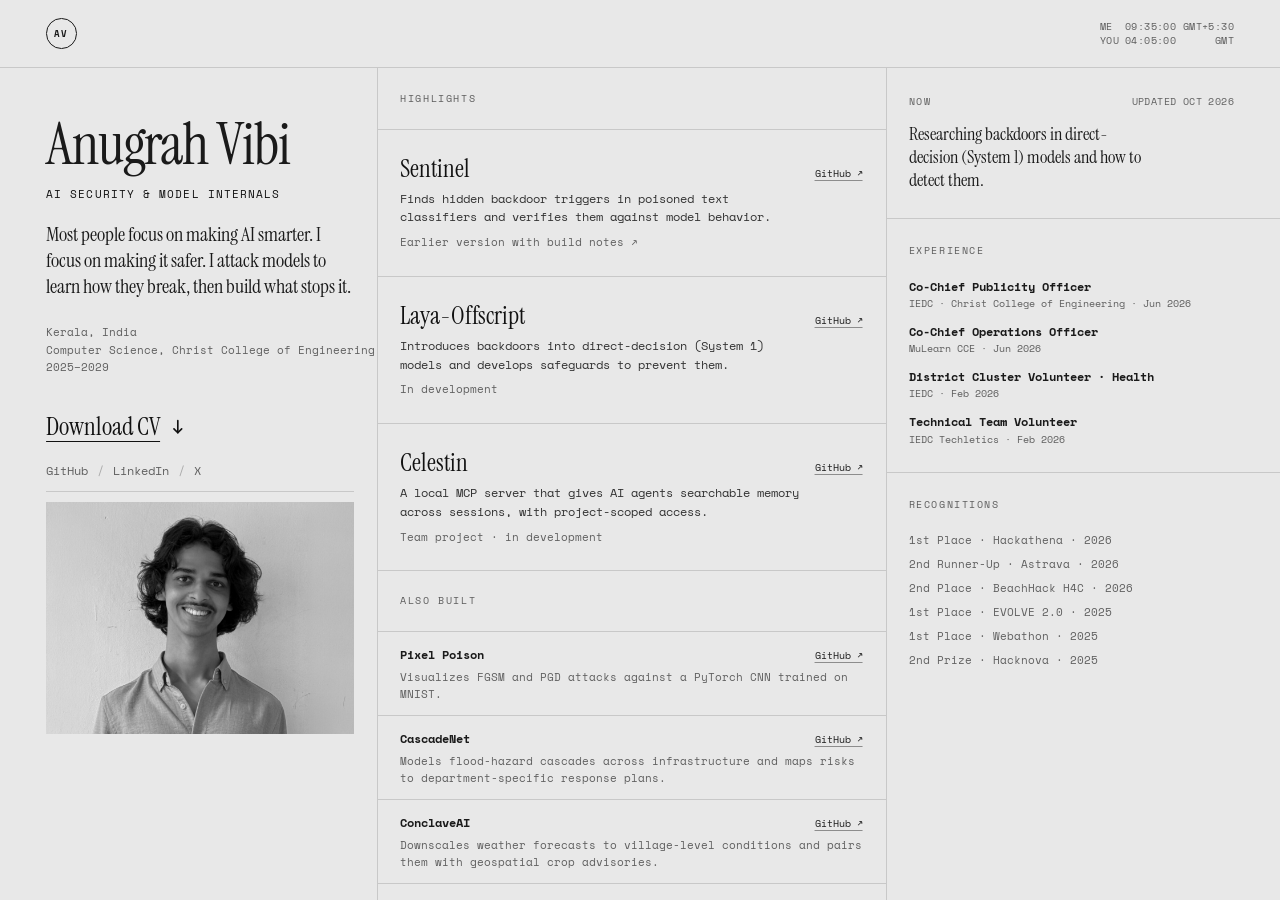
==== commit 7c1a3629: "chore(portfolio): organize portrait preview asset" ====
--- a/index-portrait-preview.html
+++ b/index-portrait-preview.html
@@ -691,7 +691,7 @@
           </nav>
 
           <figure class="portrait-preview">
-            <img src="./portrait-original-bw.jpg" alt="Black-and-white portrait of Anugrah Vibi against a textured wall" />
+            <img src="./assets/portrait-original-bw.jpg" alt="Black-and-white portrait of Anugrah Vibi against a textured wall" />
           </figure>
         </div>
       </section>
